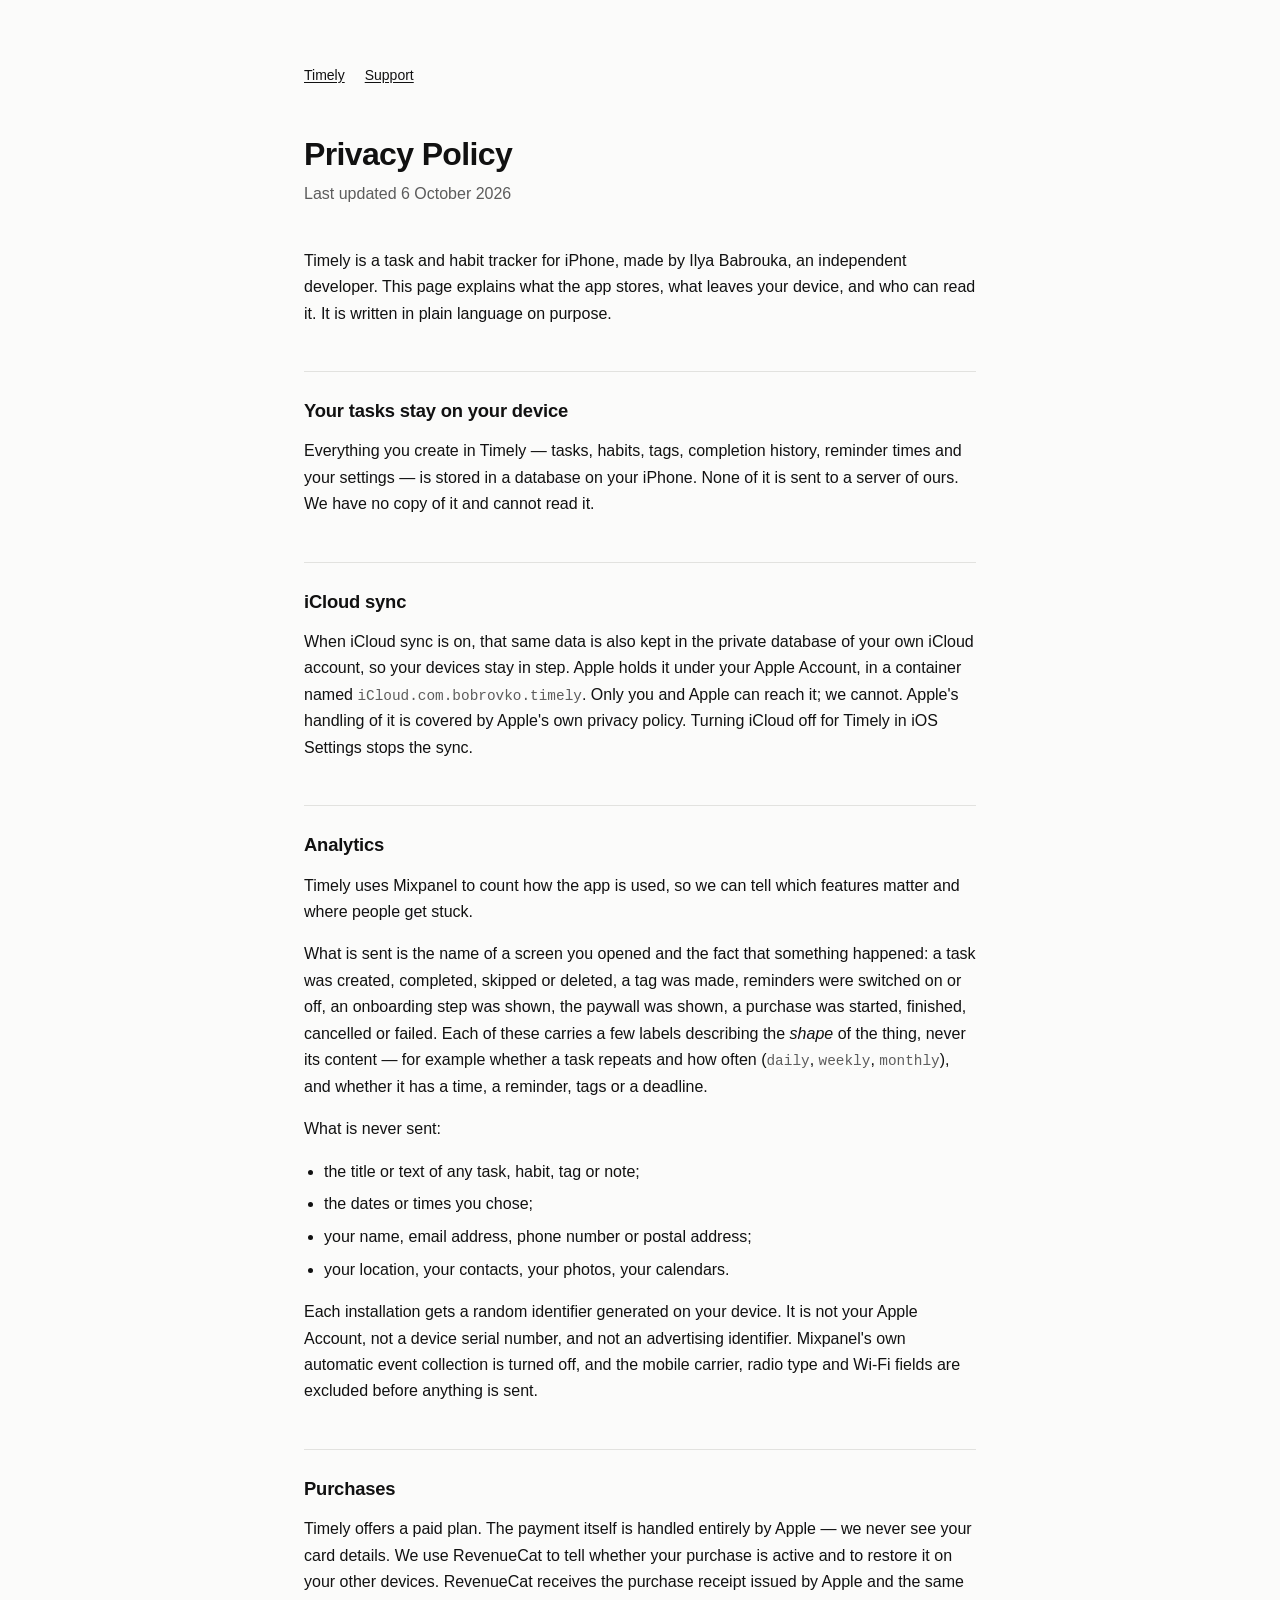
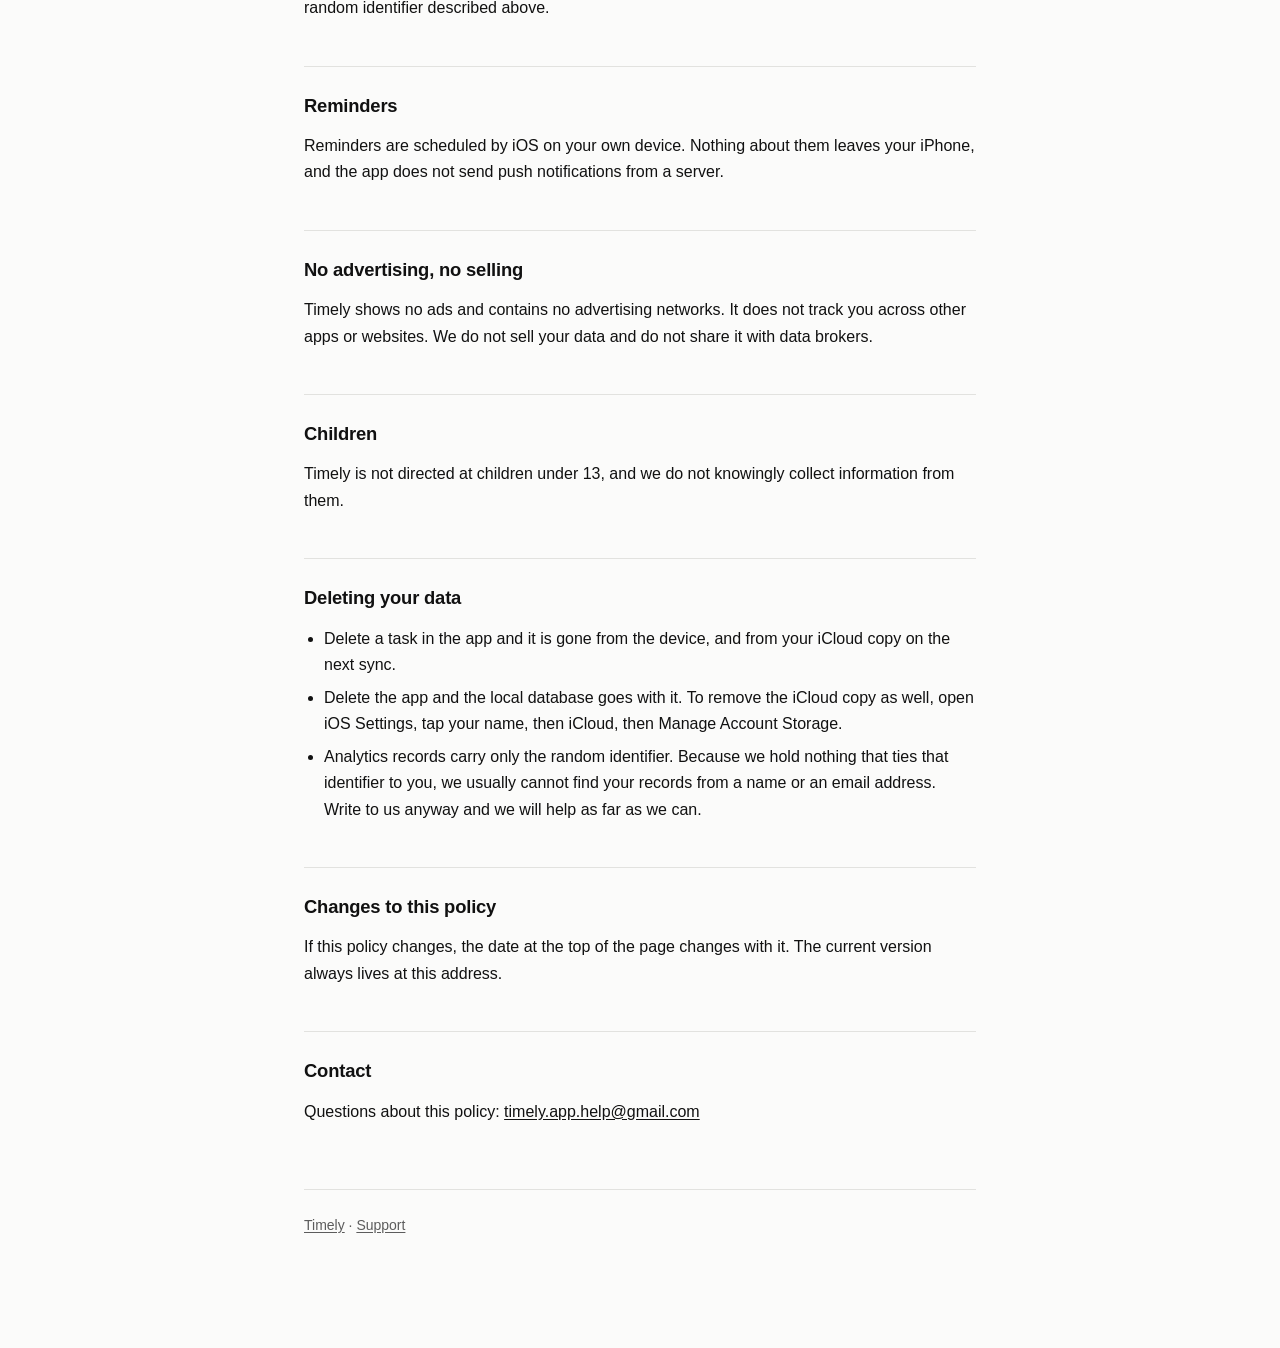
==== privacy/index.html @ 083e3246 "feat: add privacy policy and support pages The App Store record needs a reachable privacy policy and" ====
<!doctype html>
<html lang="en">
<head>
<meta charset="utf-8">
<meta name="viewport" content="width=device-width, initial-scale=1">
<title>Privacy Policy — Timely</title>
<link rel="stylesheet" href="../style.css">
</head>
<body>
<main>
  <nav><a href="../">Timely</a><a href="../support/">Support</a></nav>

  <h1>Privacy Policy</h1>
  <p class="lede">Last updated 6 October 2026</p>

  <p>Timely is a task and habit tracker for iPhone, made by Ilya Babrouka, an independent
  developer. This page explains what the app stores, what leaves your device, and who can
  read it. It is written in plain language on purpose.</p>

  <h2>Your tasks stay on your device</h2>
  <p>Everything you create in Timely — tasks, habits, tags, completion history, reminder
  times and your settings — is stored in a database on your iPhone. None of it is sent to a
  server of ours. We have no copy of it and cannot read it.</p>

  <h2>iCloud sync</h2>
  <p>When iCloud sync is on, that same data is also kept in the private database of your own
  iCloud account, so your devices stay in step. Apple holds it under your Apple Account, in a
  container named <code>iCloud.com.bobrovko.timely</code>. Only you and Apple can reach it; we
  cannot. Apple's handling of it is covered by Apple's own privacy policy. Turning iCloud off
  for Timely in iOS Settings stops the sync.</p>

  <h2>Analytics</h2>
  <p>Timely uses Mixpanel to count how the app is used, so we can tell which features matter
  and where people get stuck.</p>
  <p>What is sent is the name of a screen you opened and the fact that something happened: a
  task was created, completed, skipped or deleted, a tag was made, reminders were switched on
  or off, an onboarding step was shown, the paywall was shown, a purchase was started,
  finished, cancelled or failed. Each of these carries a few labels describing the
  <em>shape</em> of the thing, never its content — for example whether a task repeats and how
  often (<code>daily</code>, <code>weekly</code>, <code>monthly</code>), and whether it has a
  time, a reminder, tags or a deadline.</p>
  <p>What is never sent:</p>
  <ul>
    <li>the title or text of any task, habit, tag or note;</li>
    <li>the dates or times you chose;</li>
    <li>your name, email address, phone number or postal address;</li>
    <li>your location, your contacts, your photos, your calendars.</li>
  </ul>
  <p>Each installation gets a random identifier generated on your device. It is not your
  Apple Account, not a device serial number, and not an advertising identifier. Mixpanel's own
  automatic event collection is turned off, and the mobile carrier, radio type and Wi-Fi
  fields are excluded before anything is sent.</p>

  <h2>Purchases</h2>
  <p>Timely offers a paid plan. The payment itself is handled entirely by Apple — we never
  see your card details. We use RevenueCat to tell whether your purchase is active and to
  restore it on your other devices. RevenueCat receives the purchase receipt issued by Apple
  and the same random identifier described above.</p>

  <h2>Reminders</h2>
  <p>Reminders are scheduled by iOS on your own device. Nothing about them leaves your
  iPhone, and the app does not send push notifications from a server.</p>

  <h2>No advertising, no selling</h2>
  <p>Timely shows no ads and contains no advertising networks. It does not track you across
  other apps or websites. We do not sell your data and do not share it with data brokers.</p>

  <h2>Children</h2>
  <p>Timely is not directed at children under 13, and we do not knowingly collect information
  from them.</p>

  <h2>Deleting your data</h2>
  <ul>
    <li>Delete a task in the app and it is gone from the device, and from your iCloud copy on
    the next sync.</li>
    <li>Delete the app and the local database goes with it. To remove the iCloud copy as
    well, open iOS Settings, tap your name, then iCloud, then Manage Account Storage.</li>
    <li>Analytics records carry only the random identifier. Because we hold nothing that ties
    that identifier to you, we usually cannot find your records from a name or an email
    address. Write to us anyway and we will help as far as we can.</li>
  </ul>

  <h2>Changes to this policy</h2>
  <p>If this policy changes, the date at the top of the page changes with it. The current
  version always lives at this address.</p>

  <h2>Contact</h2>
  <p>Questions about this policy: <a href="mailto:timely.app.help@gmail.com">timely.app.help@gmail.com</a></p>

  <footer>
    <p><a href="../">Timely</a> · <a href="../support/">Support</a></p>
  </footer>
</main>
</body>
</html>
---- style.css ----
:root {
  color-scheme: light dark;
  --ink: #111111;
  --ink-dim: #5c5c5c;
  --surface: #fbfbfa;
  --rule: #e2e2df;
}

@media (prefers-color-scheme: dark) {
  :root {
    --ink: #f4f4f2;
    --ink-dim: #a0a09c;
    --surface: #0b0b0b;
    --rule: #262625;
  }
}

* { box-sizing: border-box; }

body {
  margin: 0;
  padding: 4rem 1.5rem 6rem;
  background: var(--surface);
  color: var(--ink);
  font: 1rem/1.65 -apple-system, BlinkMacSystemFont, "Segoe UI", Roboto, Helvetica, Arial, sans-serif;
  -webkit-text-size-adjust: 100%;
}

main { max-width: 42rem; margin: 0 auto; }

h1 {
  font-size: 2rem;
  line-height: 1.2;
  letter-spacing: -0.02em;
  margin: 0 0 0.5rem;
}

h2 {
  font-size: 1.15rem;
  letter-spacing: -0.01em;
  margin: 2.75rem 0 0.75rem;
  padding-top: 1.5rem;
  border-top: 1px solid var(--rule);
}

p, ul { margin: 0 0 1rem; }
ul { padding-left: 1.25rem; }
li { margin-bottom: 0.4rem; }

a { color: inherit; text-decoration: underline; text-underline-offset: 0.15em; }
a:hover { color: var(--ink-dim); }

.lede { color: var(--ink-dim); margin-bottom: 2.5rem; }
.meta { color: var(--ink-dim); font-size: 0.875rem; }

code {
  font-family: ui-monospace, SFMono-Regular, Menlo, monospace;
  font-size: 0.9em;
  color: var(--ink-dim);
}

nav { margin-bottom: 3rem; font-size: 0.875rem; }
nav a { margin-right: 1.25rem; }

footer {
  margin-top: 4rem;
  padding-top: 1.5rem;
  border-top: 1px solid var(--rule);
  color: var(--ink-dim);
  font-size: 0.875rem;
}

.home-links { list-style: none; padding: 0; }
.home-links li { margin-bottom: 1.25rem; }
.home-links strong { display: block; font-weight: 600; }
.home-links span { color: var(--ink-dim); font-size: 0.9375rem; }
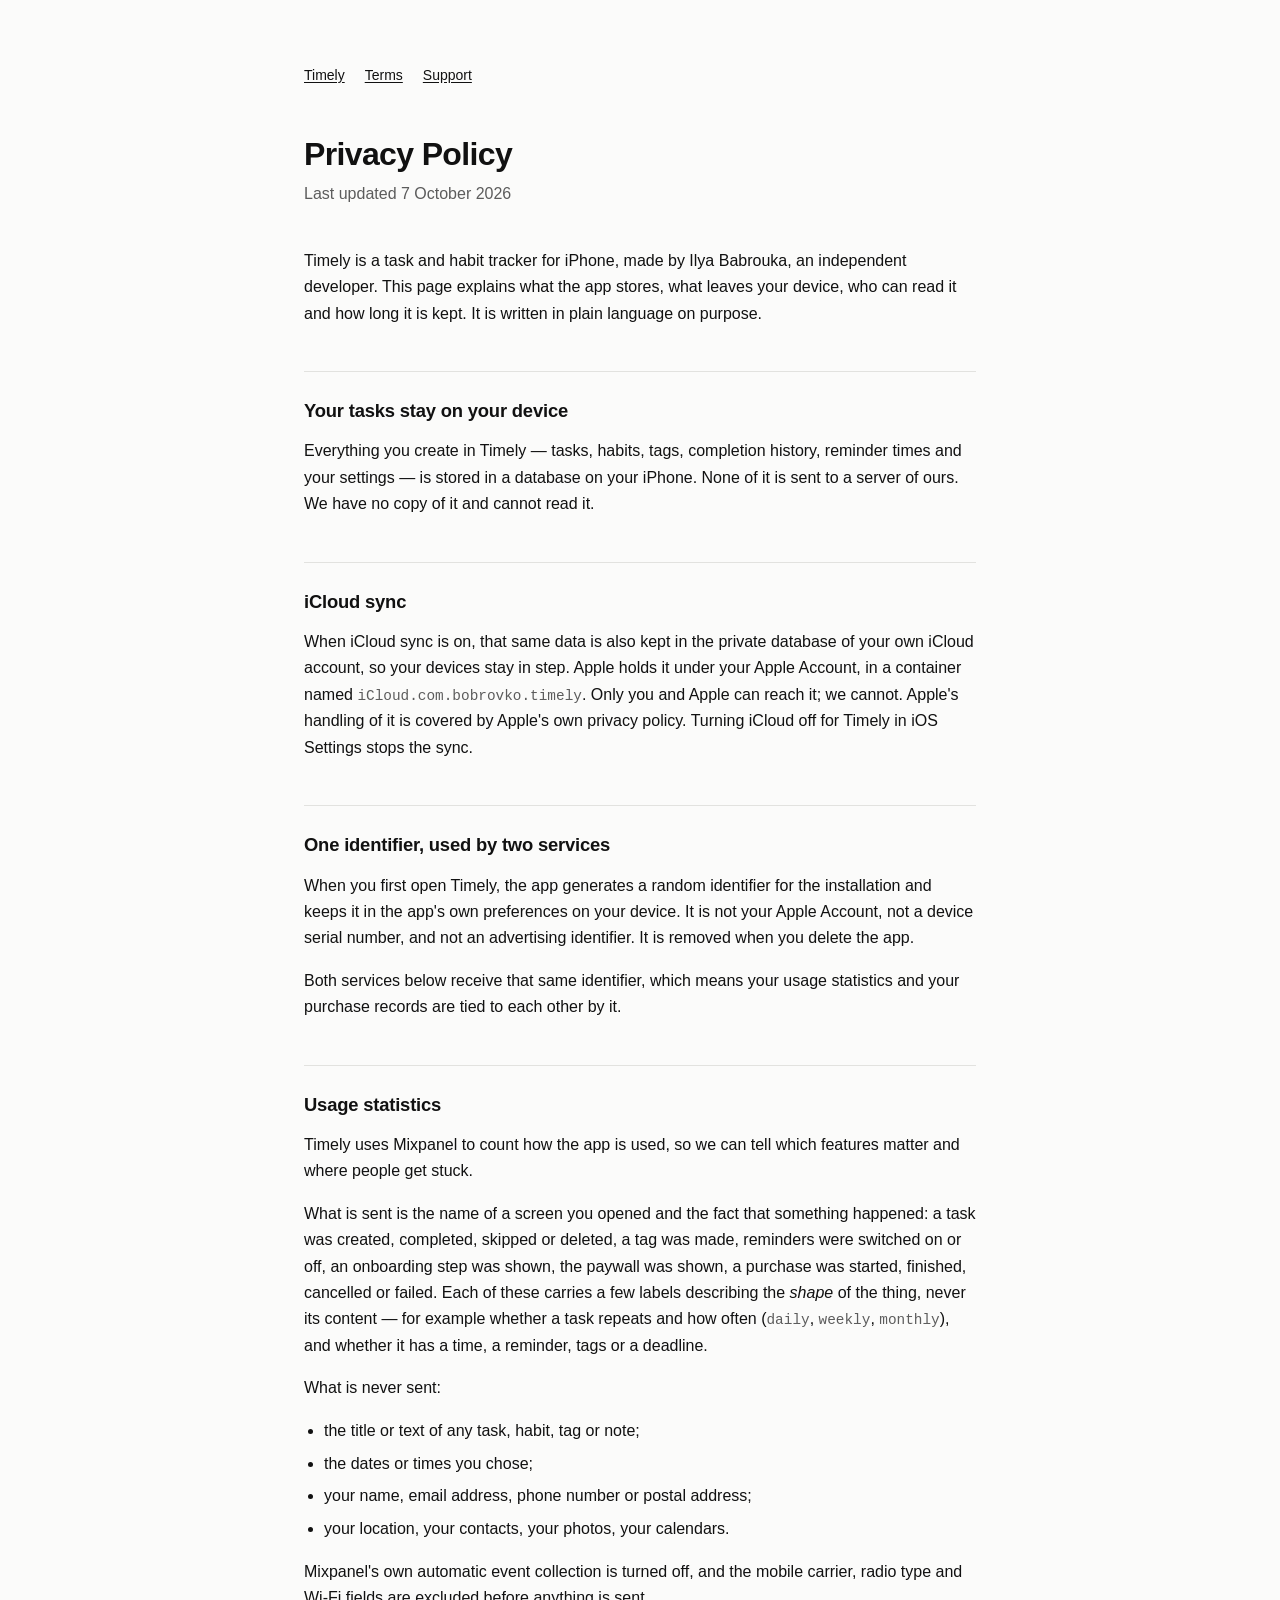
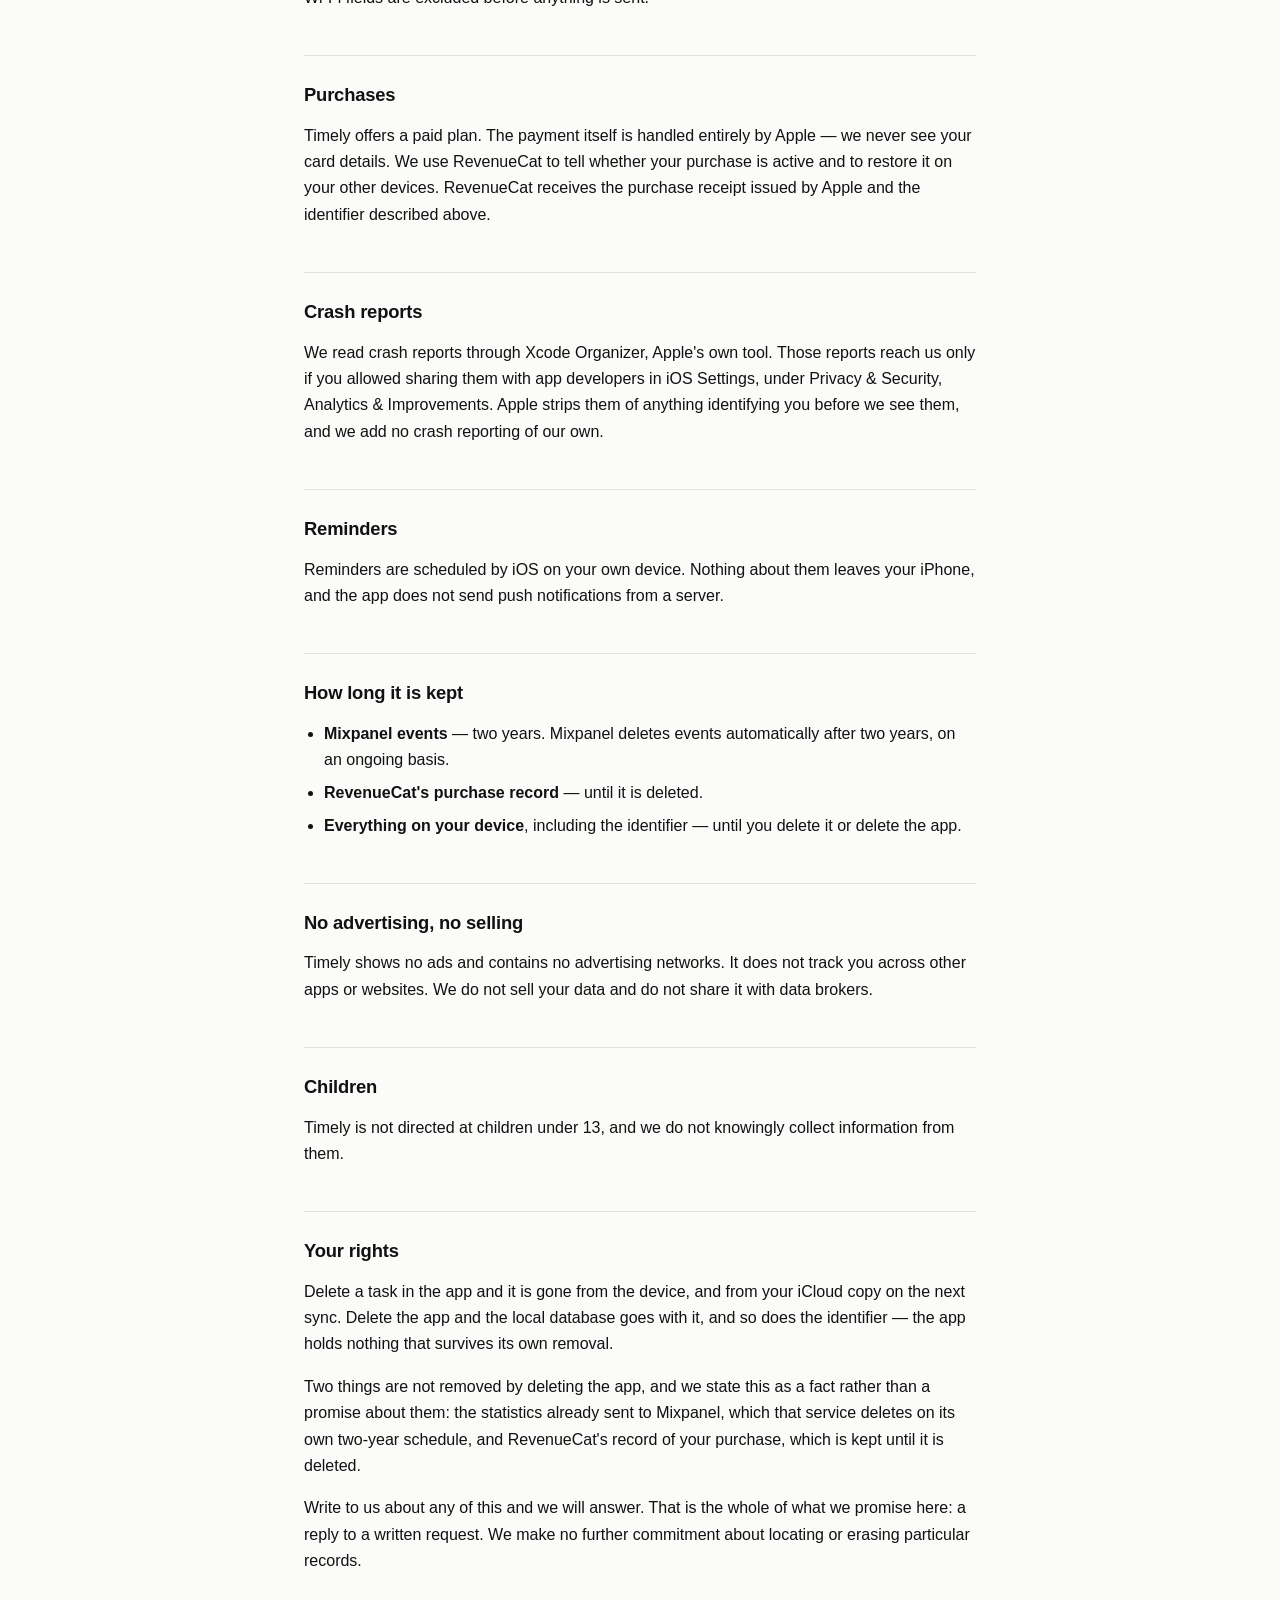
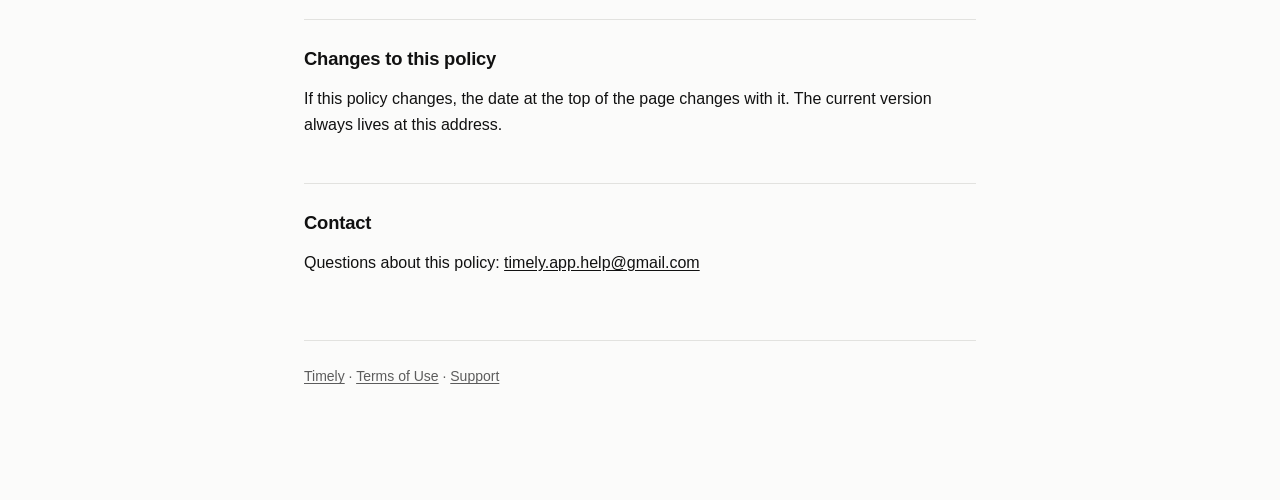
==== commit e9689748: "feat: add terms of use and align the privacy policy with the app's decisions The paywall links a Ter" ====
--- a/privacy/index.html
+++ b/privacy/index.html
@@ -8,14 +8,14 @@
 </head>
 <body>
 <main>
-  <nav><a href="../">Timely</a><a href="../support/">Support</a></nav>
+  <nav><a href="../">Timely</a><a href="../terms/">Terms</a><a href="../support/">Support</a></nav>
 
   <h1>Privacy Policy</h1>
-  <p class="lede">Last updated 6 October 2026</p>
+  <p class="lede">Last updated 7 October 2026</p>
 
   <p>Timely is a task and habit tracker for iPhone, made by Ilya Babrouka, an independent
-  developer. This page explains what the app stores, what leaves your device, and who can
-  read it. It is written in plain language on purpose.</p>
+  developer. This page explains what the app stores, what leaves your device, who can read it
+  and how long it is kept. It is written in plain language on purpose.</p>
 
   <h2>Your tasks stay on your device</h2>
   <p>Everything you create in Timely — tasks, habits, tags, completion history, reminder
@@ -29,7 +29,15 @@
   cannot. Apple's handling of it is covered by Apple's own privacy policy. Turning iCloud off
   for Timely in iOS Settings stops the sync.</p>
 
-  <h2>Analytics</h2>
+  <h2>One identifier, used by two services</h2>
+  <p>When you first open Timely, the app generates a random identifier for the installation
+  and keeps it in the app's own preferences on your device. It is not your Apple Account, not
+  a device serial number, and not an advertising identifier. It is removed when you delete the
+  app.</p>
+  <p>Both services below receive that same identifier, which means your usage statistics and
+  your purchase records are tied to each other by it.</p>
+
+  <h2>Usage statistics</h2>
   <p>Timely uses Mixpanel to count how the app is used, so we can tell which features matter
   and where people get stuck.</p>
   <p>What is sent is the name of a screen you opened and the fact that something happened: a
@@ -46,20 +54,33 @@
     <li>your name, email address, phone number or postal address;</li>
     <li>your location, your contacts, your photos, your calendars.</li>
   </ul>
-  <p>Each installation gets a random identifier generated on your device. It is not your
-  Apple Account, not a device serial number, and not an advertising identifier. Mixpanel's own
-  automatic event collection is turned off, and the mobile carrier, radio type and Wi-Fi
-  fields are excluded before anything is sent.</p>
+  <p>Mixpanel's own automatic event collection is turned off, and the mobile carrier, radio
+  type and Wi-Fi fields are excluded before anything is sent.</p>
 
   <h2>Purchases</h2>
   <p>Timely offers a paid plan. The payment itself is handled entirely by Apple — we never
   see your card details. We use RevenueCat to tell whether your purchase is active and to
   restore it on your other devices. RevenueCat receives the purchase receipt issued by Apple
-  and the same random identifier described above.</p>
+  and the identifier described above.</p>
+
+  <h2>Crash reports</h2>
+  <p>We read crash reports through Xcode Organizer, Apple's own tool. Those reports reach us
+  only if you allowed sharing them with app developers in iOS Settings, under Privacy &amp;
+  Security, Analytics &amp; Improvements. Apple strips them of anything identifying you before
+  we see them, and we add no crash reporting of our own.</p>
 
   <h2>Reminders</h2>
   <p>Reminders are scheduled by iOS on your own device. Nothing about them leaves your
   iPhone, and the app does not send push notifications from a server.</p>
+
+  <h2>How long it is kept</h2>
+  <ul>
+    <li><strong>Mixpanel events</strong> — two years. Mixpanel deletes events automatically
+    after two years, on an ongoing basis.</li>
+    <li><strong>RevenueCat's purchase record</strong> — until it is deleted.</li>
+    <li><strong>Everything on your device</strong>, including the identifier — until you
+    delete it or delete the app.</li>
+  </ul>
 
   <h2>No advertising, no selling</h2>
   <p>Timely shows no ads and contains no advertising networks. It does not track you across
@@ -69,26 +90,28 @@
   <p>Timely is not directed at children under 13, and we do not knowingly collect information
   from them.</p>
 
-  <h2>Deleting your data</h2>
-  <ul>
-    <li>Delete a task in the app and it is gone from the device, and from your iCloud copy on
-    the next sync.</li>
-    <li>Delete the app and the local database goes with it. To remove the iCloud copy as
-    well, open iOS Settings, tap your name, then iCloud, then Manage Account Storage.</li>
-    <li>Analytics records carry only the random identifier. Because we hold nothing that ties
-    that identifier to you, we usually cannot find your records from a name or an email
-    address. Write to us anyway and we will help as far as we can.</li>
-  </ul>
+  <h2>Your rights</h2>
+  <p>Delete a task in the app and it is gone from the device, and from your iCloud copy on
+  the next sync. Delete the app and the local database goes with it, and so does the
+  identifier — the app holds nothing that survives its own removal.</p>
+  <p>Two things are not removed by deleting the app, and we state this as a fact rather than
+  a promise about them: the statistics already sent to Mixpanel, which that service deletes on
+  its own two-year schedule, and RevenueCat's record of your purchase, which is kept until it
+  is deleted.</p>
+  <p>Write to us about any of this and we will answer. That is the whole of what we promise
+  here: a reply to a written request. We make no further commitment about locating or erasing
+  particular records.</p>
 
   <h2>Changes to this policy</h2>
   <p>If this policy changes, the date at the top of the page changes with it. The current
   version always lives at this address.</p>
 
   <h2>Contact</h2>
-  <p>Questions about this policy: <a href="mailto:timely.app.help@gmail.com">timely.app.help@gmail.com</a></p>
+  <p>Questions about this policy:
+  <a href="mailto:timely.app.help@gmail.com">timely.app.help@gmail.com</a></p>
 
   <footer>
-    <p><a href="../">Timely</a> · <a href="../support/">Support</a></p>
+    <p><a href="../">Timely</a> · <a href="../terms/">Terms of Use</a> · <a href="../support/">Support</a></p>
   </footer>
 </main>
 </body>
